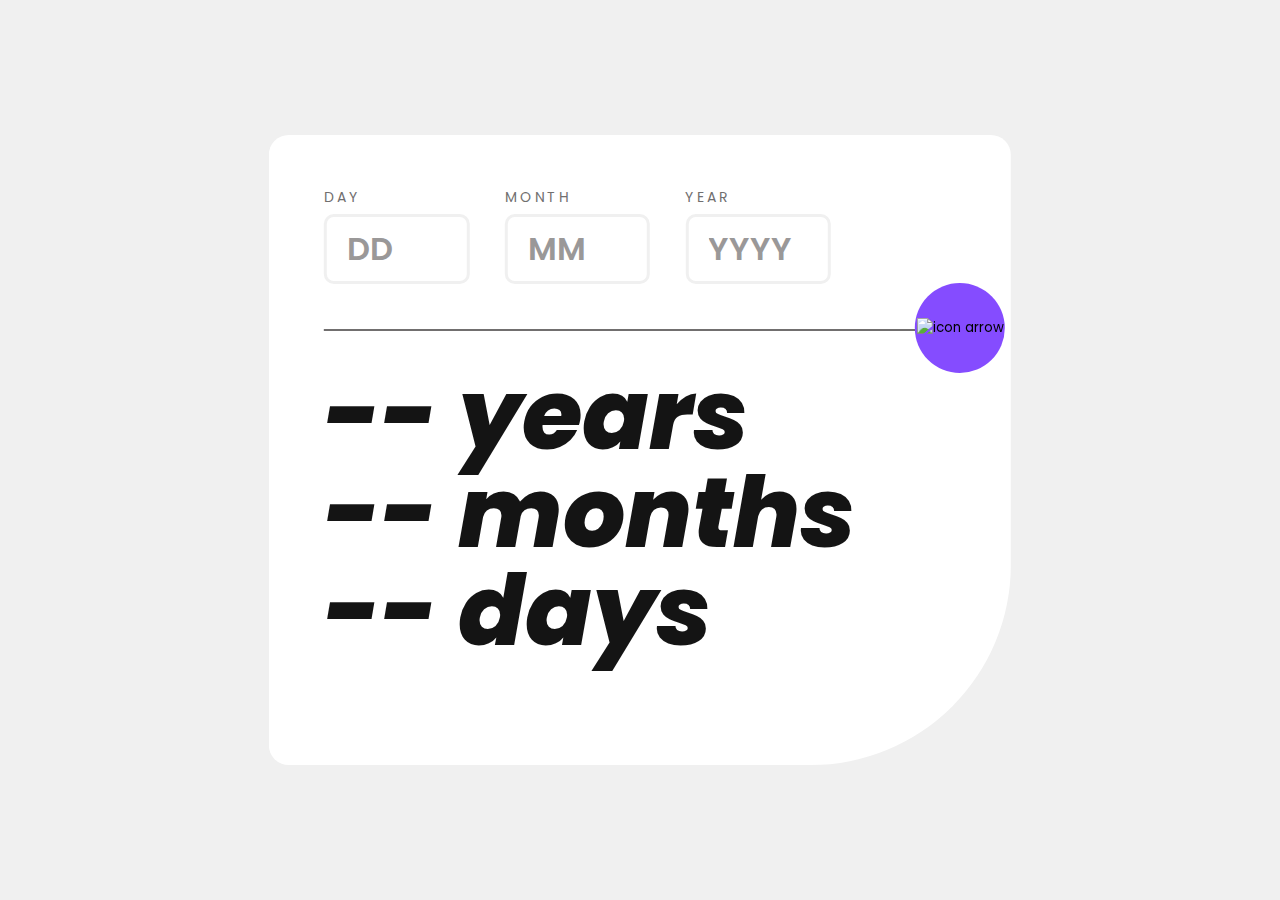
==== index.html @ 893871a9 "styled another elements" ====
<!DOCTYPE html>
<html lang="en">
  <head>
    <meta charset="UTF-8" />
    <meta name="viewport" content="width=device-width, initial-scale=1.0" />
    <!-- displays site properly based on user's device -->

    <link
      rel="icon"
      type="image/png"
      sizes="32x32"
      href="./assets/images/favicon-32x32.png"
    />

    <title>Frontend Mentor | Age calculator app</title>
    <!-- Google fonts -->
    <link rel="preconnect" href="https://fonts.googleapis.com" />
    <link rel="preconnect" href="https://fonts.gstatic.com" crossorigin />
    <link
      href="https://fonts.googleapis.com/css2?family=Poppins:ital,wght@0,700;1,400;1,800&display=swap"
      rel="stylesheet"
    />
    <!-- bootsrap -->
    <link
      href="https://cdn.jsdelivr.net/npm/bootstrap@5.3.2/dist/css/bootstrap.min.css"
      rel="stylesheet"
      integrity="sha384-T3c6CoIi6uLrA9TneNEoa7RxnatzjcDSCmG1MXxSR1GAsXEV/Dwwykc2MPK8M2HN"
      crossorigin="anonymous"
    />

    <!-- styles.css -->
    <link rel="stylesheet" href="./css/styles.css" />
  </head>
  <body>
    <main>
      <div
        class="container d-md-flex flex-column align-items-start justify-content-start"
      >
        <form action="/" id="form" class=" form">
          <div class="input-control d-flex flex-column">
            <label for="day">Day</label>
            <input type="number" id="day" placeholder="DD" />
          </div>
          <div class="input-control d-flex flex-column">
            <label for="month">Month</label>
            <input type="number" id="month" placeholder="MM" />
          </div>
          <div class="input-control d-flex flex-column">
            <label for="year">Year</label>
            <input type="number" id="year" placeholder="YYYY" />
          </div>
          <button>
            <img src="./assets/images/icon-arrow.svg" alt="icon arrow" />
          </button>
        </form>
        <hr />
        <div class="outputs">
          <p><span>--</span> years</p>
          <p><span>--</span> months</p>
          <p><span>--</span> days</p>
        </div>
      </div>
    </main>
    <!-- <footer>
      <div class="attribution">
        Challenge by
        <a href="https://www.frontendmentor.io?ref=challenge" target="_blank"
          >Frontend Mentor</a
        >. Coded by <a href="#">Your Name Here</a>.
      </div>
    </footer> -->
    <!-- bootstrap -->
    <script
      src="https://cdn.jsdelivr.net/npm/bootstrap@5.3.2/dist/js/bootstrap.bundle.min.js"
      integrity="sha384-C6RzsynM9kWDrMNeT87bh95OGNyZPhcTNXj1NW7RuBCsyN/o0jlpcV8Qyq46cDfL"
      crossorigin="anonymous"
    ></script>
  </body>
</html>
---- css/styles.css ----
/* ## Colors

--primary

-purple: hsl(259, 100%, 65%)
-light-red: hsl(0, 100%, 67%)

--neutral

-white: hsl(0, 0%, 100%)
-off-white: hsl(0, 0%, 94%)
-light-grey: hsl(0, 0%, 86%)
-smokey-grey: hsl(0, 1%, 44%)
-off-black: hsl(0, 0%, 8%)

## Typography

### Body Copy

- Font size (inputs): 32px

### Font

- Family: [Poppins](https://fonts.google.com/specimen/Poppins)
- Weights: 400i, 700, 800i
 */
/*Setting to zero*/
:root {
  --primary-purple: hsl(259, 100%, 65%);
  --primary-light-red: hsl(0, 100%, 67%);

  --neutral-white: hsl(0, 0%, 100%);
  --neutral-off-white: hsl(0, 0%, 94%);
  --neutral-light-grey: hsl(0, 0%, 86%);
  --neutral-smokey-grey: hsl(0, 1%, 44%);
  --neutral-off-black: hsl(0, 0%, 8%);
}
* {
  padding: 0;
  margin: 0;
  border: 0;
}
*,
*:before,
*:after {
  -moz-box-sizing: border-box;
  -webkit-box-sizing: border-box;
  box-sizing: border-box;
}
:focus,
:active {
  outline: none;
}
a:focus,
a:active {
  outline: none;
}
nav,
footer,
header,
aside {
  display: block;
}
html,
body {
  height: 100%;
  width: 100%;
  font-size: 100%;
  line-height: 1;
  font-size: 14px;
  -ms-text-size-adjust: 100%;
  -moz-text-size-adjust: 100%;
  -webkit-text-size-adjust: 100%;
}
input,
button,
textarea {
  font-family: inherit;
}
input::-ms-clear {
  display: none;
}
button {
  cursor: pointer;
}
button::-moz-focus-inner {
  padding: 0;
  border: 0;
}
a,
a:visited {
  text-decoration: none;
}
a:hover {
  text-decoration: none;
}
ul li {
  list-style: none;
}
img {
  vertical-align: top;
}
h1,
h2,
h3,
h4,
h5,
h6 {
  font-size: inherit;
  font-weight: inherit;
}
/*--------------------*/
/* place block to the center */
body,
html {
  /* height: auto;
  margin: 0;
  display: flex;
  flex-direction: column;
  align-items: center;
  justify-content: center; */
  background-color: var(--neutral-off-white);
  font-family: "Poppins", sans-serif;
}
.container {
  padding: 55px;
  border-radius: 20px 20px 200px 20px;
  background-color: var(--neutral-white);
  width: 800px;
  height: 630px;
  /* min-height: 600px; */
  max-width: 58%;
  /* min-height: 68%; */
  max-height: 100%;
  position: fixed; /* Фиксированная позиция */
  top: 50%; /* Положение сверху на 50% */
  left: 50%; /* Положение слева на 50% */
  transform: translate(
    -50%,
    -50%
  ); /* Смещение на -50% от размеров контейнера */
}
.form {
  display: flex;
}
.input-control {
  flex: 1;
  margin-right: 3%;
  max-width: 350px;
  max-width: 185px;
}
label {
  text-transform: uppercase;
  letter-spacing: 3px;
  color: var(--neutral-smokey-grey);
}
input {
  margin: 10px 0;
  padding: 20px;
  width: 90%;
  height: 70px;
  font-size: 32px;
  border: 3px solid var(--neutral-off-white);
  border-radius: 10px;
  color: var(--neutral-off-black);
}
input:active {
  border-color: var(--primary-purple);
  cursor: pointer;
}
input:hover {
  border-color: var(--primary-purple);
  cursor: pointer;
}
/* change placeholder-style */
::-moz-placeholder {
  color: hsl(0, 1%, 60%);
  font-weight: 600;
} /* Firefox 19+ */
::-webkit-input-placeholder {
  color: hsl(0, 1%, 60%);
  font-weight: 600;
}
:-moz-placeholder {
  color: hsl(0, 1%, 60%);
  font-weight: 600;
} /* Firefox 18- */
:-ms-input-placeholder {
  color: hsl(0, 1%, 60%);
  font-weight: 600;
}

hr {
  margin: 35px 0;
  border: 1px solid var(--neutral-smokey-grey);
  width: -webkit-fill-available;
  /* height: 2px; */
}
button {
  height: 90px;
  width: 90px;
  background-color: var(--primary-purple);
  border-radius: 100px;
  position: relative;
  top: 93px;
  right: -49px;
  z-index: 1;
}
.outputs {
  margin: 10px 0;
  color: var(--neutral-off-black);
  font-size: 7em;
  font-weight: 800;
  font-style: italic;
}
/* footer */
.attribution {
  font-size: 11px;
  text-align: center;
}
.attribution a {
  color: hsl(228, 45%, 44%);
}
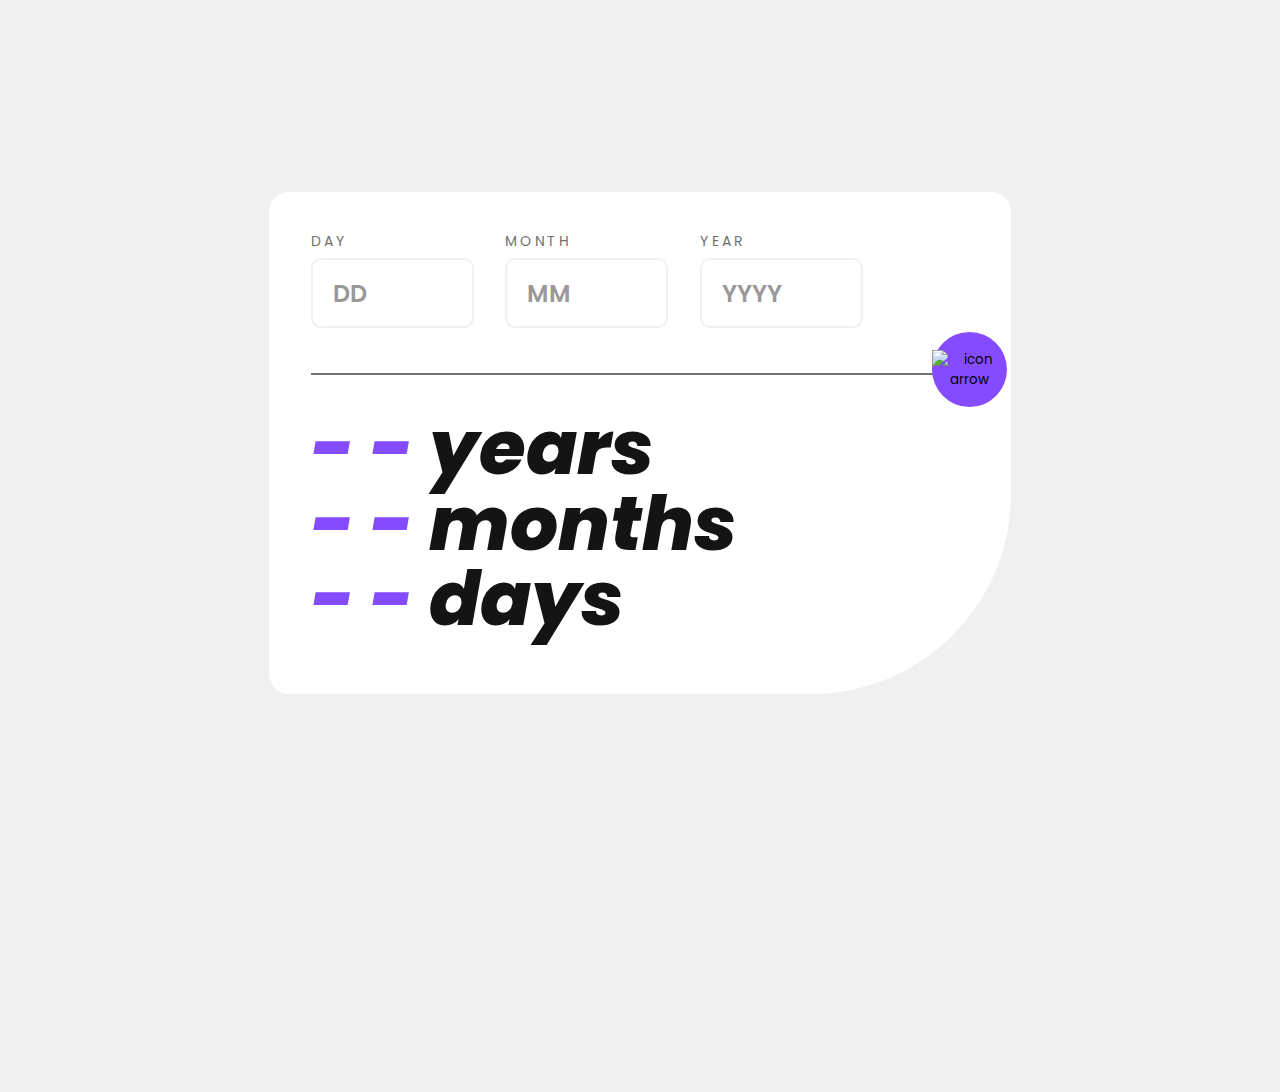
==== commit c327b336: "done styling for desktops" ====
--- a/index.html
+++ b/index.html
@@ -36,7 +36,7 @@
       <div
         class="container d-md-flex flex-column align-items-start justify-content-start"
       >
-        <form action="/" id="form" class=" form">
+        <form action="/" id="form" class="form">
           <div class="input-control d-flex flex-column">
             <label for="day">Day</label>
             <input type="number" id="day" placeholder="DD" />
@@ -55,9 +55,9 @@
         </form>
         <hr />
         <div class="outputs">
-          <p><span>--</span> years</p>
-          <p><span>--</span> months</p>
-          <p><span>--</span> days</p>
+          <p><span>- -</span> years</p>
+          <p><span>- -</span> months</p>
+          <p><span>- -</span> days</p>
         </div>
       </div>
     </main>
--- a/css/styles.css
+++ b/css/styles.css
@@ -123,31 +123,31 @@
   font-family: "Poppins", sans-serif;
 }
 .container {
-  padding: 55px;
+  margin: 15% auto;
+  padding: 42px;
   border-radius: 20px 20px 200px 20px;
   background-color: var(--neutral-white);
-  width: 800px;
-  height: 630px;
+  /* width: 800px; */
+  /* height: 630px; */
   /* min-height: 600px; */
   max-width: 58%;
-  /* min-height: 68%; */
-  max-height: 100%;
-  position: fixed; /* Фиксированная позиция */
-  top: 50%; /* Положение сверху на 50% */
-  left: 50%; /* Положение слева на 50% */
+  min-height: 68%;
+  /* max-height: 100%; */
+  /* position: fixed; 
+  top: 50%;
+  left: 50%;
   transform: translate(
     -50%,
     -50%
-  ); /* Смещение на -50% от размеров контейнера */
+  );  */
 }
 .form {
   display: flex;
 }
 .input-control {
   flex: 1;
-  margin-right: 3%;
-  max-width: 350px;
-  max-width: 185px;
+  margin-right: 2%;
+  width: 150px;
 }
 label {
   text-transform: uppercase;
@@ -159,8 +159,8 @@
   padding: 20px;
   width: 90%;
   height: 70px;
-  font-size: 32px;
-  border: 3px solid var(--neutral-off-white);
+  font-size: 1.7em;
+  border: 2px solid var(--neutral-off-white);
   border-radius: 10px;
   color: var(--neutral-off-black);
 }
@@ -194,24 +194,27 @@
   margin: 35px 0;
   border: 1px solid var(--neutral-smokey-grey);
   width: -webkit-fill-available;
-  /* height: 2px; */
+  height: 1px;
 }
 button {
-  height: 90px;
-  width: 90px;
+  height: 75px;
+  width: 75px;
   background-color: var(--primary-purple);
   border-radius: 100px;
   position: relative;
-  top: 93px;
-  right: -49px;
+  top: 98px;
+  right: -38px;
   z-index: 1;
 }
 .outputs {
-  margin: 10px 0;
+  margin: 15px 0;
   color: var(--neutral-off-black);
-  font-size: 7em;
+  font-size: 5.4em;
   font-weight: 800;
   font-style: italic;
+}
+.outputs span {
+  color: var(--primary-purple);
 }
 /* footer */
 .attribution {
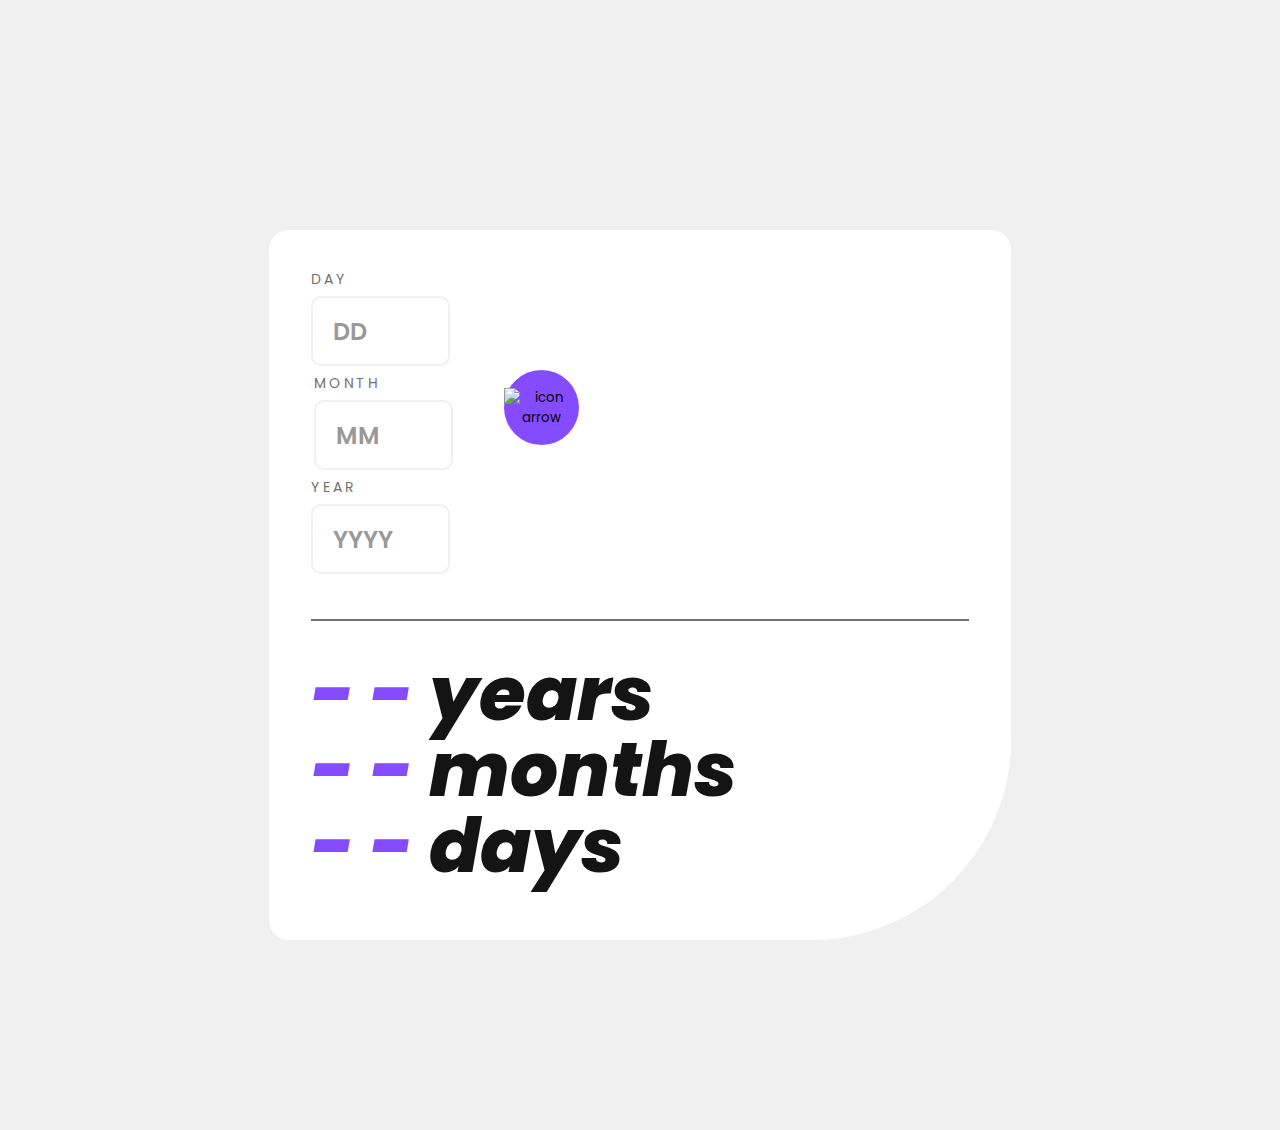
==== commit 9be39f75: "added mobile styling" ====
--- a/index.html
+++ b/index.html
@@ -37,17 +37,19 @@
         class="container d-md-flex flex-column align-items-start justify-content-start"
       >
         <form action="/" id="form" class="form">
-          <div class="input-control d-flex flex-column">
-            <label for="day">Day</label>
-            <input type="number" id="day" placeholder="DD" />
-          </div>
-          <div class="input-control d-flex flex-column">
-            <label for="month">Month</label>
-            <input type="number" id="month" placeholder="MM" />
-          </div>
-          <div class="input-control d-flex flex-column">
-            <label for="year">Year</label>
-            <input type="number" id="year" placeholder="YYYY" />
+          <div class="d-flex flex-row">
+            <div class="input-control d-flex flex-column">
+              <label for="day">Day</label>
+              <input type="number" id="day" placeholder="DD" />
+            </div>
+            <div class="input-control middle d-flex flex-column">
+              <label for="month">Month</label>
+              <input type="number" id="month" placeholder="MM" />
+            </div>
+            <div class="input-control d-flex flex-column">
+              <label for="year">Year</label>
+              <input type="number" id="year" placeholder="YYYY" />
+            </div>
           </div>
           <button>
             <img src="./assets/images/icon-arrow.svg" alt="icon arrow" />
--- a/css/styles.css
+++ b/css/styles.css
@@ -123,7 +123,7 @@
   font-family: "Poppins", sans-serif;
 }
 .container {
-  margin: 15% auto;
+  margin: 18% auto;
   padding: 42px;
   border-radius: 20px 20px 200px 20px;
   background-color: var(--neutral-white);
@@ -143,11 +143,16 @@
 }
 .form {
   display: flex;
+  flex-direction: row;
 }
 .input-control {
   flex: 1;
-  margin-right: 2%;
-  width: 150px;
+  /* margin-right: 2%; */
+  width: 155px;
+  justify-content: stretch;
+}
+.middle {
+  margin: 0 2%;
 }
 label {
   text-transform: uppercase;
@@ -224,3 +229,66 @@
 .attribution a {
   color: hsl(228, 45%, 44%);
 }
+@media screen and (max-width: 500px) {
+  .container {
+    /* margin: 15% auto; */
+    padding: 48px 26px;
+    border-radius: 20px 20px 200px 20px;
+    background-color: var(--neutral-white);
+    /* width: 800px; */
+    /* height: 630px; */
+    /* min-height: 600px; */
+    max-width: 92%;
+    /* min-height: 68%; */
+    /* max-height: 100%; */
+    /* position: fixed; 
+  top: 50%;
+  left: 50%;
+  transform: translate(
+    -50%,
+    -50%
+  );  */
+  }
+  .form {
+    /* display: flex; */
+    flex-direction: column;
+  }
+  .input-control {
+    /* flex: 1; */
+    /* margin-right: 2%; */
+    /* width: 150px; */
+  }
+  label {
+    /* text-transform: uppercase; */
+    /* letter-spacing: 3px; */
+    /* color: var(--neutral-smokey-grey); */
+    font-size: 10px;
+  }
+  input {
+    margin: 7px 0;
+    padding: 13px;
+    width: 90%;
+    height: 50px;
+    font-size: 1.3em;
+    /* border: 2px solid var(--neutral-off-white); */
+    border-radius: 7px;
+    /* color: var(--neutral-off-black); */
+  }
+  button {
+    /* height: 75px; */
+    /* width: 75px; */
+    /* background-color: var(--primary-purple); */
+    /* border-radius: 100px; */
+    /* position: relative; */
+    top: 98px;
+    right: 50%;
+    /* z-index: 1; */
+  }
+  .outputs {
+    /* margin: 15px 0; */
+    /* color: var(--neutral-off-black); */
+    font-size: 3.4em;
+    /* font-weight: 800; */
+    /* font-style: italic; */
+  }
+}
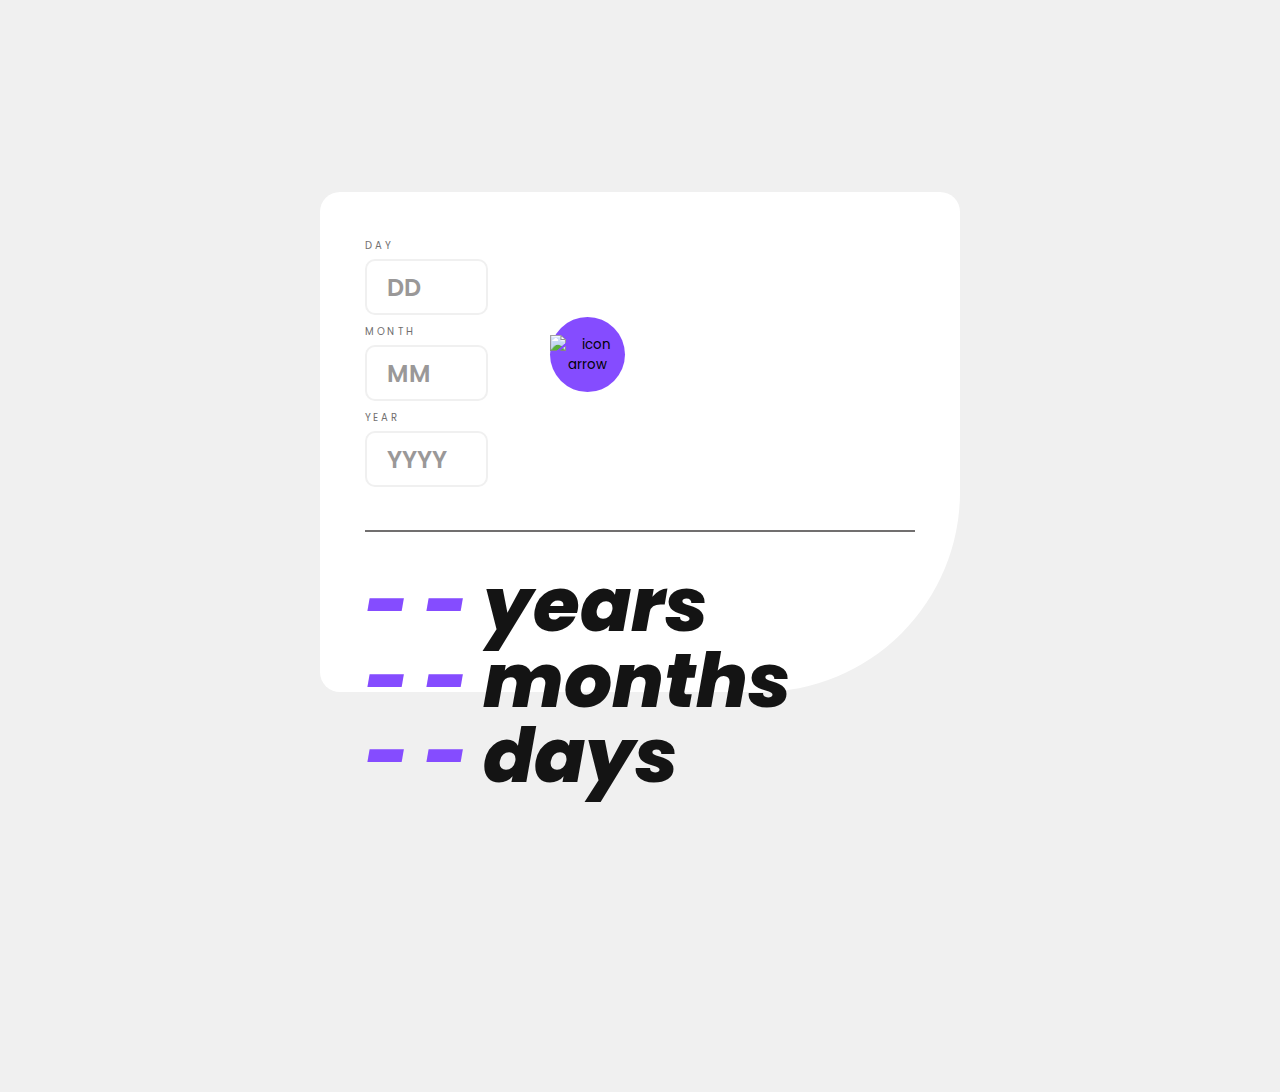
==== commit 4e0c5098: "fixed desktop styling" ====
--- a/index.html
+++ b/index.html
@@ -33,20 +33,31 @@
   </head>
   <body>
     <main>
-      <div
-        class="container d-md-flex flex-column align-items-start justify-content-start"
-      >
+      <div class="container">
         <form action="/" id="form" class="form">
-          <div class="d-flex flex-row">
-            <div class="input-control d-flex flex-column">
+          <!-- <div class="row">
+            <div class="input-control col-3">
               <label for="day">Day</label>
               <input type="number" id="day" placeholder="DD" />
             </div>
-            <div class="input-control middle d-flex flex-column">
+            <div class="input-control col-3">
               <label for="month">Month</label>
               <input type="number" id="month" placeholder="MM" />
             </div>
-            <div class="input-control d-flex flex-column">
+            <div class="input-control col-3">
+              <label for="year">Year</label>
+              <input type="number" id="year" placeholder="YYYY" />
+            </div> -->
+          <div class="d-flex flex-row">
+            <div class="input-control d-flex flex-column justify-content-right">
+              <label for="day">Day</label>
+              <input type="number" id="day" placeholder="DD" />
+            </div>
+            <div class="input-control d-flex flex-column justify-content-right">
+              <label for="month">Month</label>
+              <input type="number" id="month" placeholder="MM" />
+            </div>
+            <div class="input-control d-flex flex-column justify-content-right">
               <label for="year">Year</label>
               <input type="number" id="year" placeholder="YYYY" />
             </div>
--- a/css/styles.css
+++ b/css/styles.css
@@ -123,15 +123,17 @@
   font-family: "Poppins", sans-serif;
 }
 .container {
-  margin: 18% auto;
-  padding: 42px;
+  margin: 15% auto;
+  padding: 45px;
   border-radius: 20px 20px 200px 20px;
   background-color: var(--neutral-white);
-  /* width: 800px; */
-  /* height: 630px; */
+  width: 640px;
+  height: 500px;
   /* min-height: 600px; */
-  max-width: 58%;
-  min-height: 68%;
+  /* max-width: 58%; */
+  /* height: 68%; */
+  flex-shrink: 1;
+  flex-grow: 1;
   /* max-height: 100%; */
   /* position: fixed; 
   top: 50%;
@@ -146,24 +148,25 @@
   flex-direction: row;
 }
 .input-control {
-  flex: 1;
+  /* flex: 1 1 25%; */
+  width: 147px;
+
   /* margin-right: 2%; */
-  width: 155px;
-  justify-content: stretch;
 }
 .middle {
   margin: 0 2%;
 }
 label {
+  font-size: 10px;
   text-transform: uppercase;
   letter-spacing: 3px;
   color: var(--neutral-smokey-grey);
 }
 input {
-  margin: 10px 0;
+  margin: 8px 0;
   padding: 20px;
-  width: 90%;
-  height: 70px;
+  width: 84%;
+  height: 56px;
   font-size: 1.7em;
   border: 2px solid var(--neutral-off-white);
   border-radius: 10px;
@@ -207,7 +210,7 @@
   background-color: var(--primary-purple);
   border-radius: 100px;
   position: relative;
-  top: 98px;
+  top: 80px;
   right: -38px;
   z-index: 1;
 }
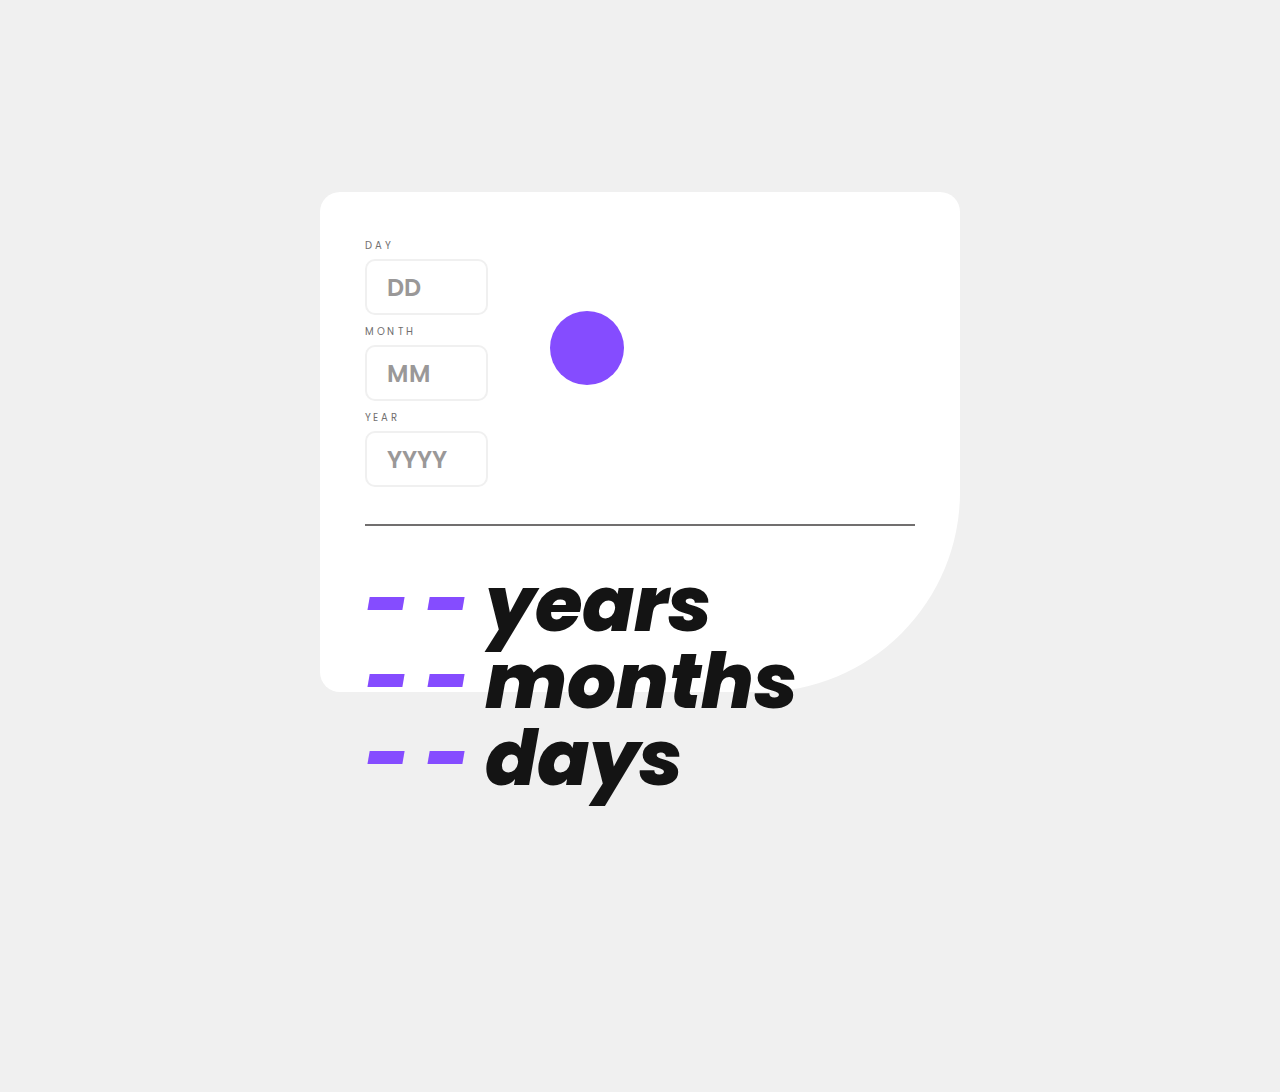
==== commit 990099e3: "added lenght for input element" ====
--- a/index.html
+++ b/index.html
@@ -35,36 +35,45 @@
     <main>
       <div class="container">
         <form action="/" id="form" class="form">
-          <!-- <div class="row">
-            <div class="input-control col-3">
-              <label for="day">Day</label>
-              <input type="number" id="day" placeholder="DD" />
-            </div>
-            <div class="input-control col-3">
-              <label for="month">Month</label>
-              <input type="number" id="month" placeholder="MM" />
-            </div>
-            <div class="input-control col-3">
-              <label for="year">Year</label>
-              <input type="number" id="year" placeholder="YYYY" />
-            </div> -->
           <div class="d-flex flex-row">
             <div class="input-control d-flex flex-column justify-content-right">
               <label for="day">Day</label>
-              <input type="number" id="day" placeholder="DD" />
+              <input
+                type="number"
+                id="day"
+                placeholder="DD"
+                min="1"
+                max="31"
+                maxlength="2"
+              />
             </div>
             <div class="input-control d-flex flex-column justify-content-right">
               <label for="month">Month</label>
-              <input type="number" id="month" placeholder="MM" />
+              <input
+                type="number"
+                id="month"
+                placeholder="MM"
+                min="1"
+                max="12"
+                maxlength="2"
+              />
             </div>
             <div class="input-control d-flex flex-column justify-content-right">
               <label for="year">Year</label>
-              <input type="number" id="year" placeholder="YYYY" />
+              <input
+                type="number"
+                id="year"
+                placeholder="YYYY"
+                min="1950"
+                max="2023"
+                maxlength="4"
+              />
             </div>
           </div>
-          <button>
+          <button class="arrow"></button>
+          <!-- <button>
             <img src="./assets/images/icon-arrow.svg" alt="icon arrow" />
-          </button>
+          </button> -->
         </form>
         <hr />
         <div class="outputs">
--- a/css/styles.css
+++ b/css/styles.css
@@ -199,12 +199,12 @@
 }
 
 hr {
-  margin: 35px 0;
+  margin: 29px 0 40px 0;
   border: 1px solid var(--neutral-smokey-grey);
   width: -webkit-fill-available;
   height: 1px;
 }
-button {
+/* button {
   height: 75px;
   width: 75px;
   background-color: var(--primary-purple);
@@ -213,11 +213,24 @@
   top: 80px;
   right: -38px;
   z-index: 1;
+} */
+.arrow {
+  background: url(/assets/images/icon-arrow.svg) var(--primary-purple);
+  background-repeat: no-repeat;
+  background-position: center;
+  background-size: 36px;
+  border-radius: 100px;
+  padding: 37px;
+  height: 17px;
+  position: relative;
+  top: 74px;
+  right: -38px;
+  z-index: 1;
 }
 .outputs {
   margin: 15px 0;
   color: var(--neutral-off-black);
-  font-size: 5.4em;
+  font-size: 5.5em;
   font-weight: 800;
   font-style: italic;
 }
@@ -234,15 +247,17 @@
 }
 @media screen and (max-width: 500px) {
   .container {
-    /* margin: 15% auto; */
-    padding: 48px 26px;
-    border-radius: 20px 20px 200px 20px;
-    background-color: var(--neutral-white);
-    /* width: 800px; */
-    /* height: 630px; */
+    margin: 23% auto;
+    padding: 52px 24px;
+    /* border-radius: 20px 20px 200px 20px; */
+    /* background-color: var(--neutral-white); */
+    width: 343px;
+    /* height: 500px; */
     /* min-height: 600px; */
-    max-width: 92%;
-    /* min-height: 68%; */
+    /* max-width: 58%; */
+    /* height: 68%; */
+    /* flex-shrink: 1; */
+    /* flex-grow: 1; */
     /* max-height: 100%; */
     /* position: fixed; 
   top: 50%;
@@ -253,45 +268,89 @@
   );  */
   }
   .form {
-    /* display: flex; */
-    flex-direction: column;
+    display: flex;
+    flex-direction: row;
   }
   .input-control {
-    /* flex: 1; */
+    /* flex: 1 1 25%; */
+    width: 103px;
+
     /* margin-right: 2%; */
-    /* width: 150px; */
+  }
+  .middle {
+    margin: 0 2%;
   }
   label {
+    font-size: 12px;
     /* text-transform: uppercase; */
     /* letter-spacing: 3px; */
     /* color: var(--neutral-smokey-grey); */
-    font-size: 10px;
   }
   input {
-    margin: 7px 0;
+    margin: 6px 0;
     padding: 13px;
-    width: 90%;
-    height: 50px;
+    /* width: 84%; */
+    height: 54px;
     font-size: 1.3em;
     /* border: 2px solid var(--neutral-off-white); */
-    border-radius: 7px;
+    border-radius: 8px;
     /* color: var(--neutral-off-black); */
   }
-  button {
-    /* height: 75px; */
-    /* width: 75px; */
-    /* background-color: var(--primary-purple); */
-    /* border-radius: 100px; */
-    /* position: relative; */
-    top: 98px;
-    right: 50%;
-    /* z-index: 1; */
+  /* input:active {
+    border-color: var(--primary-purple);
+    cursor: pointer;
+  } */
+  /* input:hover {
+    border-color: var(--primary-purple);
+    cursor: pointer;
+  } */
+  /* change placeholder-style */
+  ::-moz-placeholder {
+    color: hsl(0, 1%, 60%);
+    font-weight: 600;
+  } /* Firefox 19+ */
+  ::-webkit-input-placeholder {
+    color: hsl(0, 1%, 60%);
+    font-weight: 600;
+  }
+  :-moz-placeholder {
+    color: hsl(0, 1%, 60%);
+    font-weight: 600;
+  } /* Firefox 18- */
+  :-ms-input-placeholder {
+    color: hsl(0, 1%, 60%);
+    font-weight: 600;
+  }
+
+  hr {
+    margin: 57px 0;
+    /* border: 1px solid var(--neutral-smokey-grey); */
+    /* width: -webkit-fill-available; */
+    /* height: 1px; */
+  }
+  /* button {
+    height: 65px;
+    width: 65px;
+    top: 103px;
+    right: 176px;
+  } */
+  /* button img {
+    width: 28px;
+  } */
+  .arrow {
+    padding: 32px;
+    background-size: 30px;
+    top: 103px;
+    right: 192px;
   }
   .outputs {
-    /* margin: 15px 0; */
+    margin: 69px 0;
     /* color: var(--neutral-off-black); */
-    font-size: 3.4em;
+    font-size: 3.6em;
     /* font-weight: 800; */
     /* font-style: italic; */
   }
-}
+  .outputs span {
+    color: var(--primary-purple);
+  }
+}
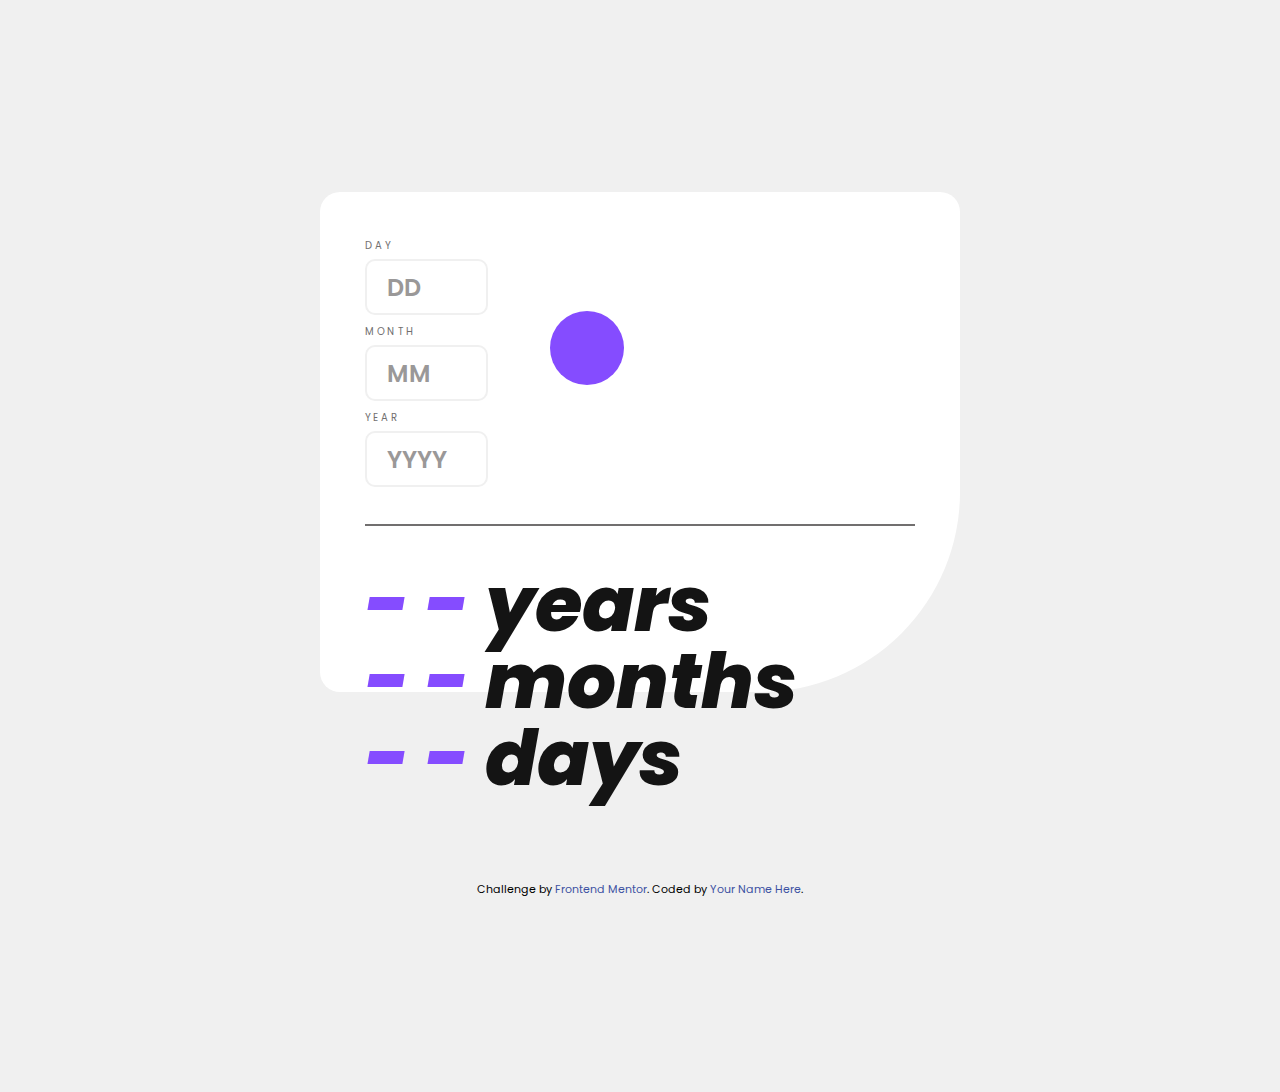
==== commit e56f555e: "added form validation" ====
--- a/index.html
+++ b/index.html
@@ -39,63 +39,73 @@
             <div class="input-control d-flex flex-column justify-content-right">
               <label for="day">Day</label>
               <input
+                required
                 type="number"
                 id="day"
+                name="day"
+                min="1"
+                max="30"
                 placeholder="DD"
-                min="1"
-                max="31"
-                maxlength="2"
               />
+              <div class="error" style="display: none"></div>
             </div>
             <div class="input-control d-flex flex-column justify-content-right">
               <label for="month">Month</label>
               <input
+                required
                 type="number"
                 id="month"
-                placeholder="MM"
+                name="month"
                 min="1"
                 max="12"
-                maxlength="2"
+                placeholder="MM"
               />
+              <div class="error" style="display: none"></div>
             </div>
             <div class="input-control d-flex flex-column justify-content-right">
               <label for="year">Year</label>
               <input
+                required
                 type="number"
                 id="year"
+                name="year"
+                min="1940"
+                max="2023"
+                minlength="4"
+                maxlength="4"
                 placeholder="YYYY"
-                min="1950"
-                max="2023"
-                maxlength="4"
               />
+              <div class="error" style="display: none"></div>
             </div>
           </div>
-          <button class="arrow"></button>
+          <button class="arrow" type="submit" id="submit"></button>
           <!-- <button>
             <img src="./assets/images/icon-arrow.svg" alt="icon arrow" />
           </button> -->
         </form>
         <hr />
         <div class="outputs">
-          <p><span>- -</span> years</p>
-          <p><span>- -</span> months</p>
-          <p><span>- -</span> days</p>
+          <p><span id="years">- -</span> years</p>
+          <p><span id="months">- -</span> months</p>
+          <p><span id="days">- -</span> days</p>
         </div>
       </div>
     </main>
-    <!-- <footer>
+    <footer>
       <div class="attribution">
         Challenge by
         <a href="https://www.frontendmentor.io?ref=challenge" target="_blank"
           >Frontend Mentor</a
         >. Coded by <a href="#">Your Name Here</a>.
       </div>
-    </footer> -->
+    </footer>
     <!-- bootstrap -->
     <script
       src="https://cdn.jsdelivr.net/npm/bootstrap@5.3.2/dist/js/bootstrap.bundle.min.js"
       integrity="sha384-C6RzsynM9kWDrMNeT87bh95OGNyZPhcTNXj1NW7RuBCsyN/o0jlpcV8Qyq46cDfL"
       crossorigin="anonymous"
     ></script>
+    <!-- script -->
+    <script src="./js/script.js"></script>
   </body>
 </html>
--- a/css/styles.css
+++ b/css/styles.css
@@ -110,7 +110,25 @@
   font-weight: inherit;
 }
 /*--------------------*/
-/* place block to the center */
+/* error classes */
+.error {
+  display: block;
+  margin: 5px 3px 10px 0;
+  text-align: end;
+  font-style: italic;
+  color: #ff3860;
+  font-size: 9px;
+  height: 13px;
+}
+.error-icon {
+  margin: -7%;
+}
+/*--------------------*/
+/* useful */
+.hidden {
+  visibility: hidden;
+}
+/*--------------------*/
 body,
 html {
   /* height: auto;
@@ -171,11 +189,9 @@
   border: 2px solid var(--neutral-off-white);
   border-radius: 10px;
   color: var(--neutral-off-black);
-}
-input:active {
-  border-color: var(--primary-purple);
-  cursor: pointer;
-}
+  transition: border-color 0.3s ease-in-out;
+}
+input:active,
 input:hover {
   border-color: var(--primary-purple);
   cursor: pointer;
@@ -204,16 +220,6 @@
   width: -webkit-fill-available;
   height: 1px;
 }
-/* button {
-  height: 75px;
-  width: 75px;
-  background-color: var(--primary-purple);
-  border-radius: 100px;
-  position: relative;
-  top: 80px;
-  right: -38px;
-  z-index: 1;
-} */
 .arrow {
   background: url(/assets/images/icon-arrow.svg) var(--primary-purple);
   background-repeat: no-repeat;
@@ -226,6 +232,12 @@
   top: 74px;
   right: -38px;
   z-index: 1;
+  transition: background-color 0.3s ease-in-out;
+}
+.arrow:hover,
+.arrow:active {
+  cursor: pointer;
+  background-color: var(--neutral-off-black);
 }
 .outputs {
   margin: 15px 0;
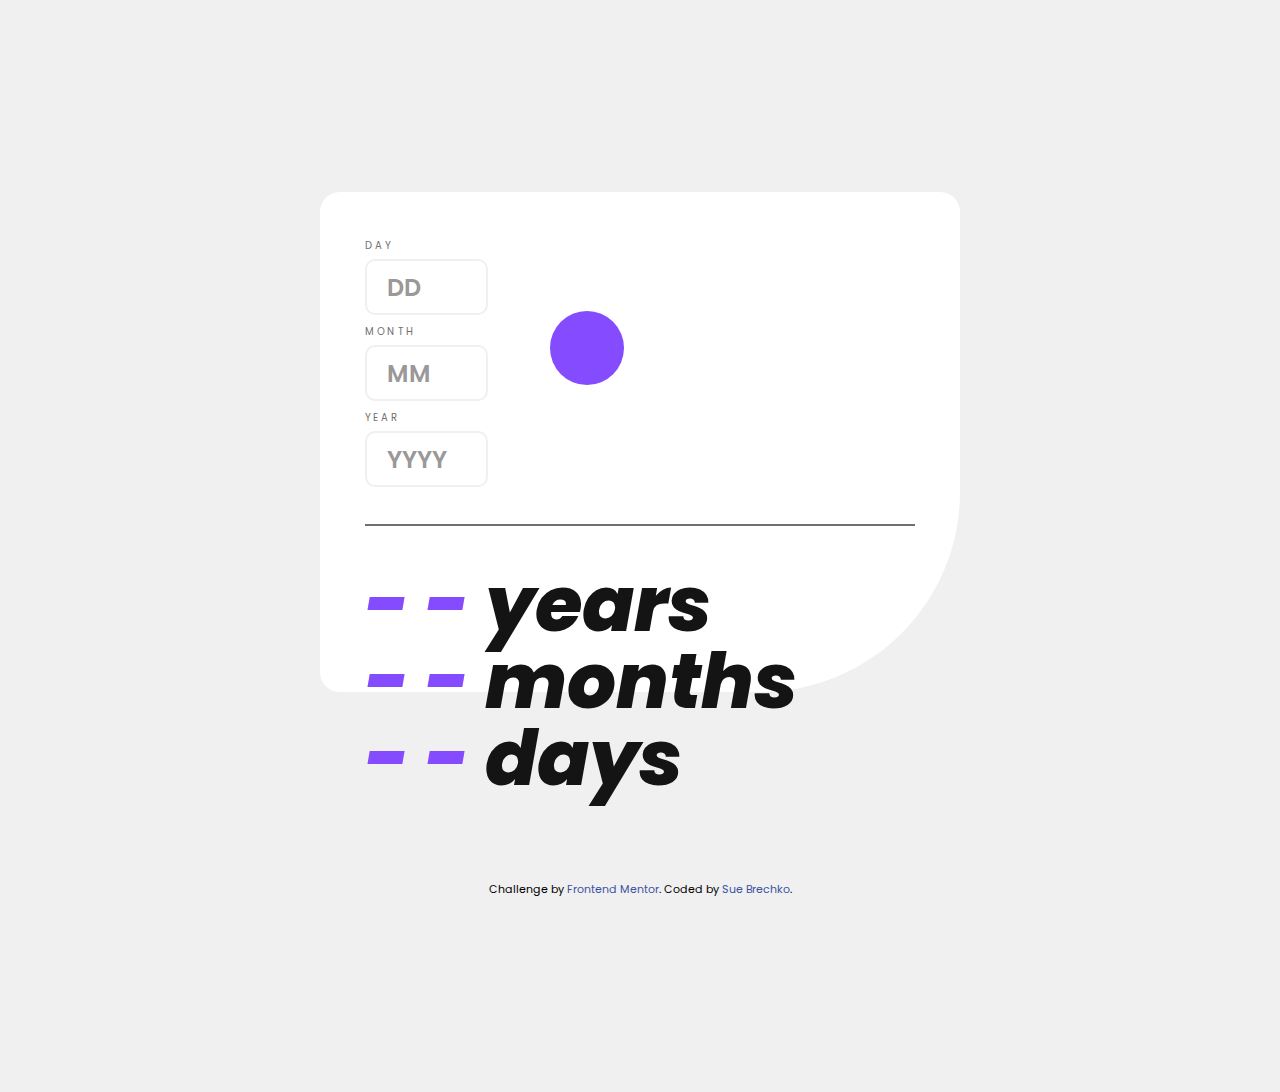
==== commit dcbfea09: "fixed input issues" ====
--- a/index.html
+++ b/index.html
@@ -40,11 +40,13 @@
               <label for="day">Day</label>
               <input
                 required
+                pattern="[0-9]+"
+                step="1"
                 type="number"
                 id="day"
                 name="day"
                 min="1"
-                max="30"
+                max="31"
                 placeholder="DD"
               />
               <div class="error" style="display: none"></div>
@@ -53,6 +55,8 @@
               <label for="month">Month</label>
               <input
                 required
+                pattern="[0-9]+"
+                step="1"
                 type="number"
                 id="month"
                 name="month"
@@ -66,10 +70,12 @@
               <label for="year">Year</label>
               <input
                 required
+                pattern="[0-9]+"
+                step="1"
                 type="number"
                 id="year"
                 name="year"
-                min="1940"
+                min="1000"
                 max="2023"
                 minlength="4"
                 maxlength="4"
@@ -79,9 +85,6 @@
             </div>
           </div>
           <button class="arrow" type="submit" id="submit"></button>
-          <!-- <button>
-            <img src="./assets/images/icon-arrow.svg" alt="icon arrow" />
-          </button> -->
         </form>
         <hr />
         <div class="outputs">
@@ -96,7 +99,10 @@
         Challenge by
         <a href="https://www.frontendmentor.io?ref=challenge" target="_blank"
           >Frontend Mentor</a
-        >. Coded by <a href="#">Your Name Here</a>.
+        >. Coded by
+        <a href="https://github.com/shoproizoshlo/age-calculator-app-main"
+          >Sue Brechko</a
+        >.
       </div>
     </footer>
     <!-- bootstrap -->
